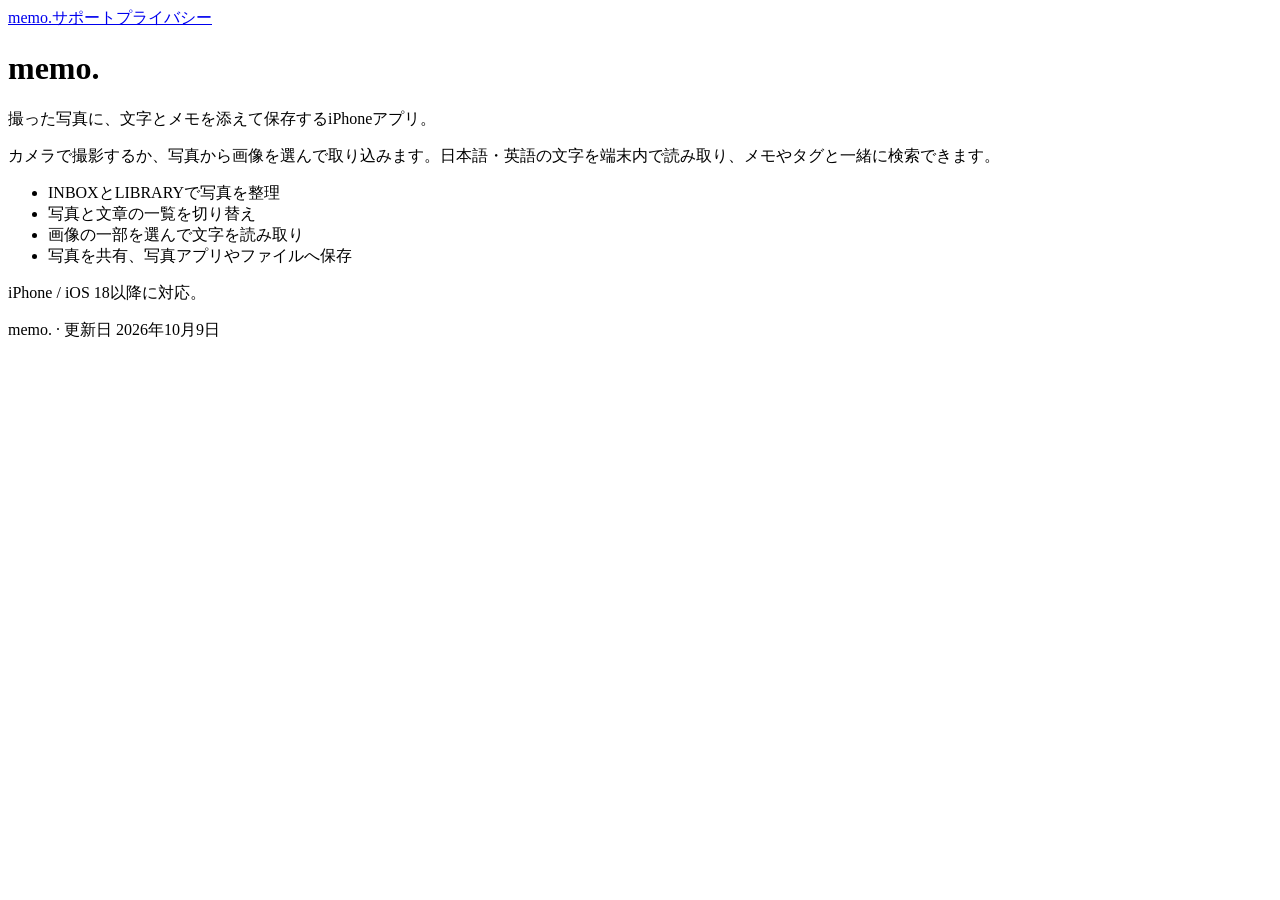
==== index.html @ 0171486e "Add memo support site: index.html" ====
<!doctype html><html lang="ja"><head><meta charset="utf-8"><meta name="viewport" content="width=device-width,initial-scale=1"><title>写真メモ — memo.</title><link rel="stylesheet" href="style.css"><link rel="icon" href="icon.svg"></head><body><main><nav><a href="index.html">memo.</a><a href="support.html">サポート</a><a href="privacy.html">プライバシー</a></nav><h1>memo.</h1><p>撮った写真に、文字とメモを添えて保存するiPhoneアプリ。</p><p>カメラで撮影するか、写真から画像を選んで取り込みます。日本語・英語の文字を端末内で読み取り、メモやタグと一緒に検索できます。</p><ul><li>INBOXとLIBRARYで写真を整理</li><li>写真と文章の一覧を切り替え</li><li>画像の一部を選んで文字を読み取り</li><li>写真を共有、写真アプリやファイルへ保存</li></ul><p>iPhone / iOS 18以降に対応。</p><footer>memo. · 更新日 2026年10月9日</footer></main></body></html>
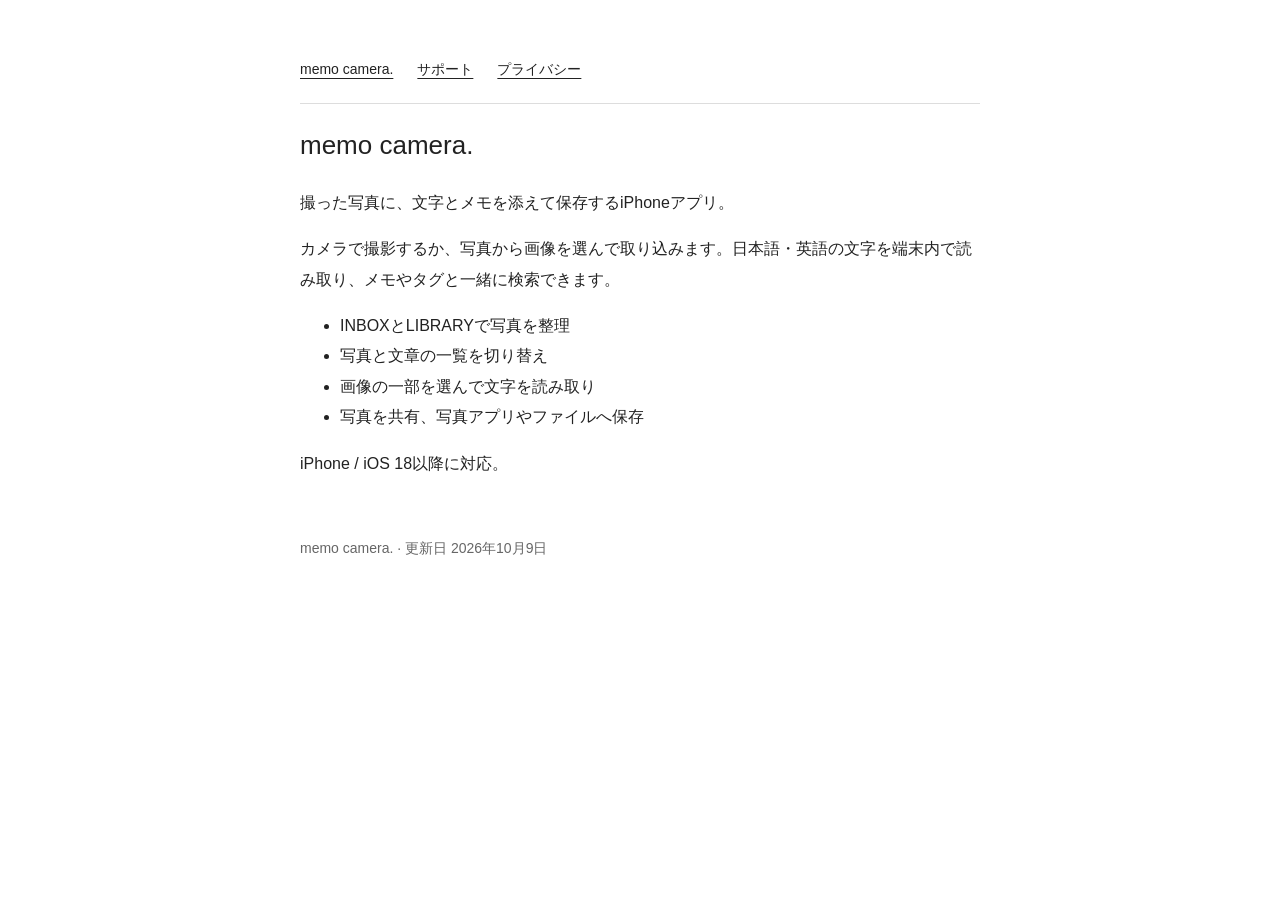
==== commit a72eec04: "Rename app to memo camera." ====
--- a/index.html
+++ b/index.html
@@ -1 +1 @@
-<!doctype html><html lang="ja"><head><meta charset="utf-8"><meta name="viewport" content="width=device-width,initial-scale=1"><title>写真メモ — memo.</title><link rel="stylesheet" href="style.css"><link rel="icon" href="icon.svg"></head><body><main><nav><a href="index.html">memo.</a><a href="support.html">サポート</a><a href="privacy.html">プライバシー</a></nav><h1>memo.</h1><p>撮った写真に、文字とメモを添えて保存するiPhoneアプリ。</p><p>カメラで撮影するか、写真から画像を選んで取り込みます。日本語・英語の文字を端末内で読み取り、メモやタグと一緒に検索できます。</p><ul><li>INBOXとLIBRARYで写真を整理</li><li>写真と文章の一覧を切り替え</li><li>画像の一部を選んで文字を読み取り</li><li>写真を共有、写真アプリやファイルへ保存</li></ul><p>iPhone / iOS 18以降に対応。</p><footer>memo. · 更新日 2026年10月9日</footer></main></body></html>+<!doctype html><html lang="ja"><head><meta charset="utf-8"><meta name="viewport" content="width=device-width,initial-scale=1"><title>写真メモ — memo camera.</title><link rel="stylesheet" href="style.css"><link rel="icon" href="icon.svg"></head><body><main><nav><a href="index.html">memo camera.</a><a href="support.html">サポート</a><a href="privacy.html">プライバシー</a></nav><h1>memo camera.</h1><p>撮った写真に、文字とメモを添えて保存するiPhoneアプリ。</p><p>カメラで撮影するか、写真から画像を選んで取り込みます。日本語・英語の文字を端末内で読み取り、メモやタグと一緒に検索できます。</p><ul><li>INBOXとLIBRARYで写真を整理</li><li>写真と文章の一覧を切り替え</li><li>画像の一部を選んで文字を読み取り</li><li>写真を共有、写真アプリやファイルへ保存</li></ul><p>iPhone / iOS 18以降に対応。</p><footer>memo camera. · 更新日 2026年10月9日</footer></main></body></html>
--- a/style.css
+++ b/style.css
@@ -0,0 +1 @@
+body{margin:0;color:#222;background:#fff;font:16px/1.9 -apple-system,BlinkMacSystemFont,"Hiragino Sans",sans-serif}main{max-width:680px;margin:56px auto;padding:0 24px 64px}h1{font-size:26px;font-weight:500}h2{font-size:18px;font-weight:500;margin-top:36px}a{color:inherit;text-underline-offset:4px}nav{display:flex;gap:24px;flex-wrap:wrap;border-bottom:1px solid #ddd;padding-bottom:20px;font-size:14px}footer{margin-top:56px;font-size:14px;color:#666}@media(max-width:600px){main{margin-top:24px}}
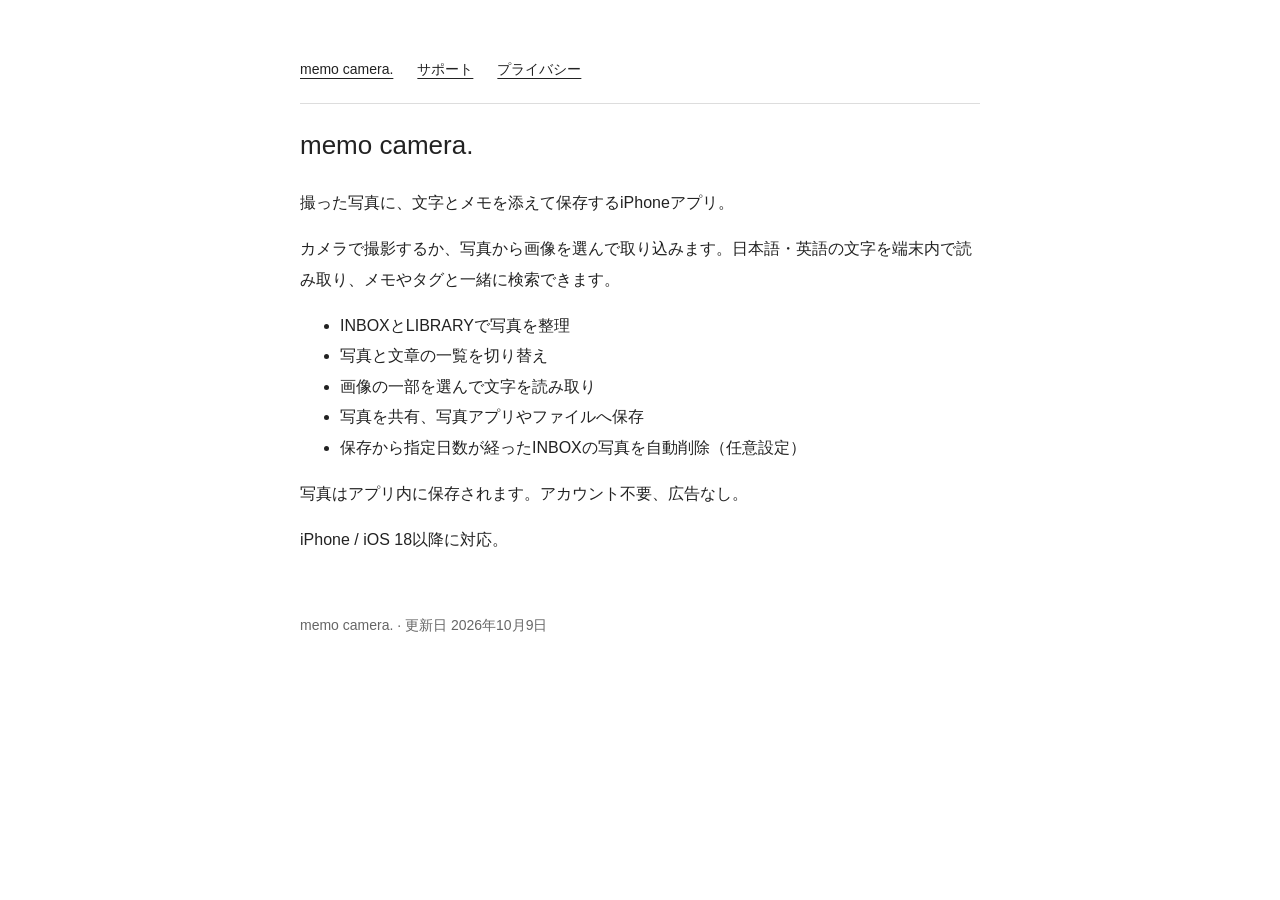
==== commit e835e662: "Update index.html" ====
--- a/index.html
+++ b/index.html
@@ -1 +1 @@
-<!doctype html><html lang="ja"><head><meta charset="utf-8"><meta name="viewport" content="width=device-width,initial-scale=1"><title>写真メモ — memo camera.</title><link rel="stylesheet" href="style.css"><link rel="icon" href="icon.svg"></head><body><main><nav><a href="index.html">memo camera.</a><a href="support.html">サポート</a><a href="privacy.html">プライバシー</a></nav><h1>memo camera.</h1><p>撮った写真に、文字とメモを添えて保存するiPhoneアプリ。</p><p>カメラで撮影するか、写真から画像を選んで取り込みます。日本語・英語の文字を端末内で読み取り、メモやタグと一緒に検索できます。</p><ul><li>INBOXとLIBRARYで写真を整理</li><li>写真と文章の一覧を切り替え</li><li>画像の一部を選んで文字を読み取り</li><li>写真を共有、写真アプリやファイルへ保存</li></ul><p>iPhone / iOS 18以降に対応。</p><footer>memo camera. · 更新日 2026年10月9日</footer></main></body></html>+<!doctype html><html lang="ja"><head><meta charset="utf-8"><meta name="viewport" content="width=device-width,initial-scale=1"><title>写真メモ — memo camera.</title><link rel="stylesheet" href="style.css"><link rel="icon" href="icon.svg"></head><body><main><nav><a href="index.html">memo camera.</a><a href="support.html">サポート</a><a href="privacy.html">プライバシー</a></nav><h1>memo camera.</h1><p>撮った写真に、文字とメモを添えて保存するiPhoneアプリ。</p><p>カメラで撮影するか、写真から画像を選んで取り込みます。日本語・英語の文字を端末内で読み取り、メモやタグと一緒に検索できます。</p><ul><li>INBOXとLIBRARYで写真を整理</li><li>写真と文章の一覧を切り替え</li><li>画像の一部を選んで文字を読み取り</li><li>写真を共有、写真アプリやファイルへ保存</li><li>保存から指定日数が経ったINBOXの写真を自動削除（任意設定）</li></ul><p>写真はアプリ内に保存されます。アカウント不要、広告なし。</p><p>iPhone / iOS 18以降に対応。</p><footer>memo camera. · 更新日 2026年10月9日</footer></main></body></html>
